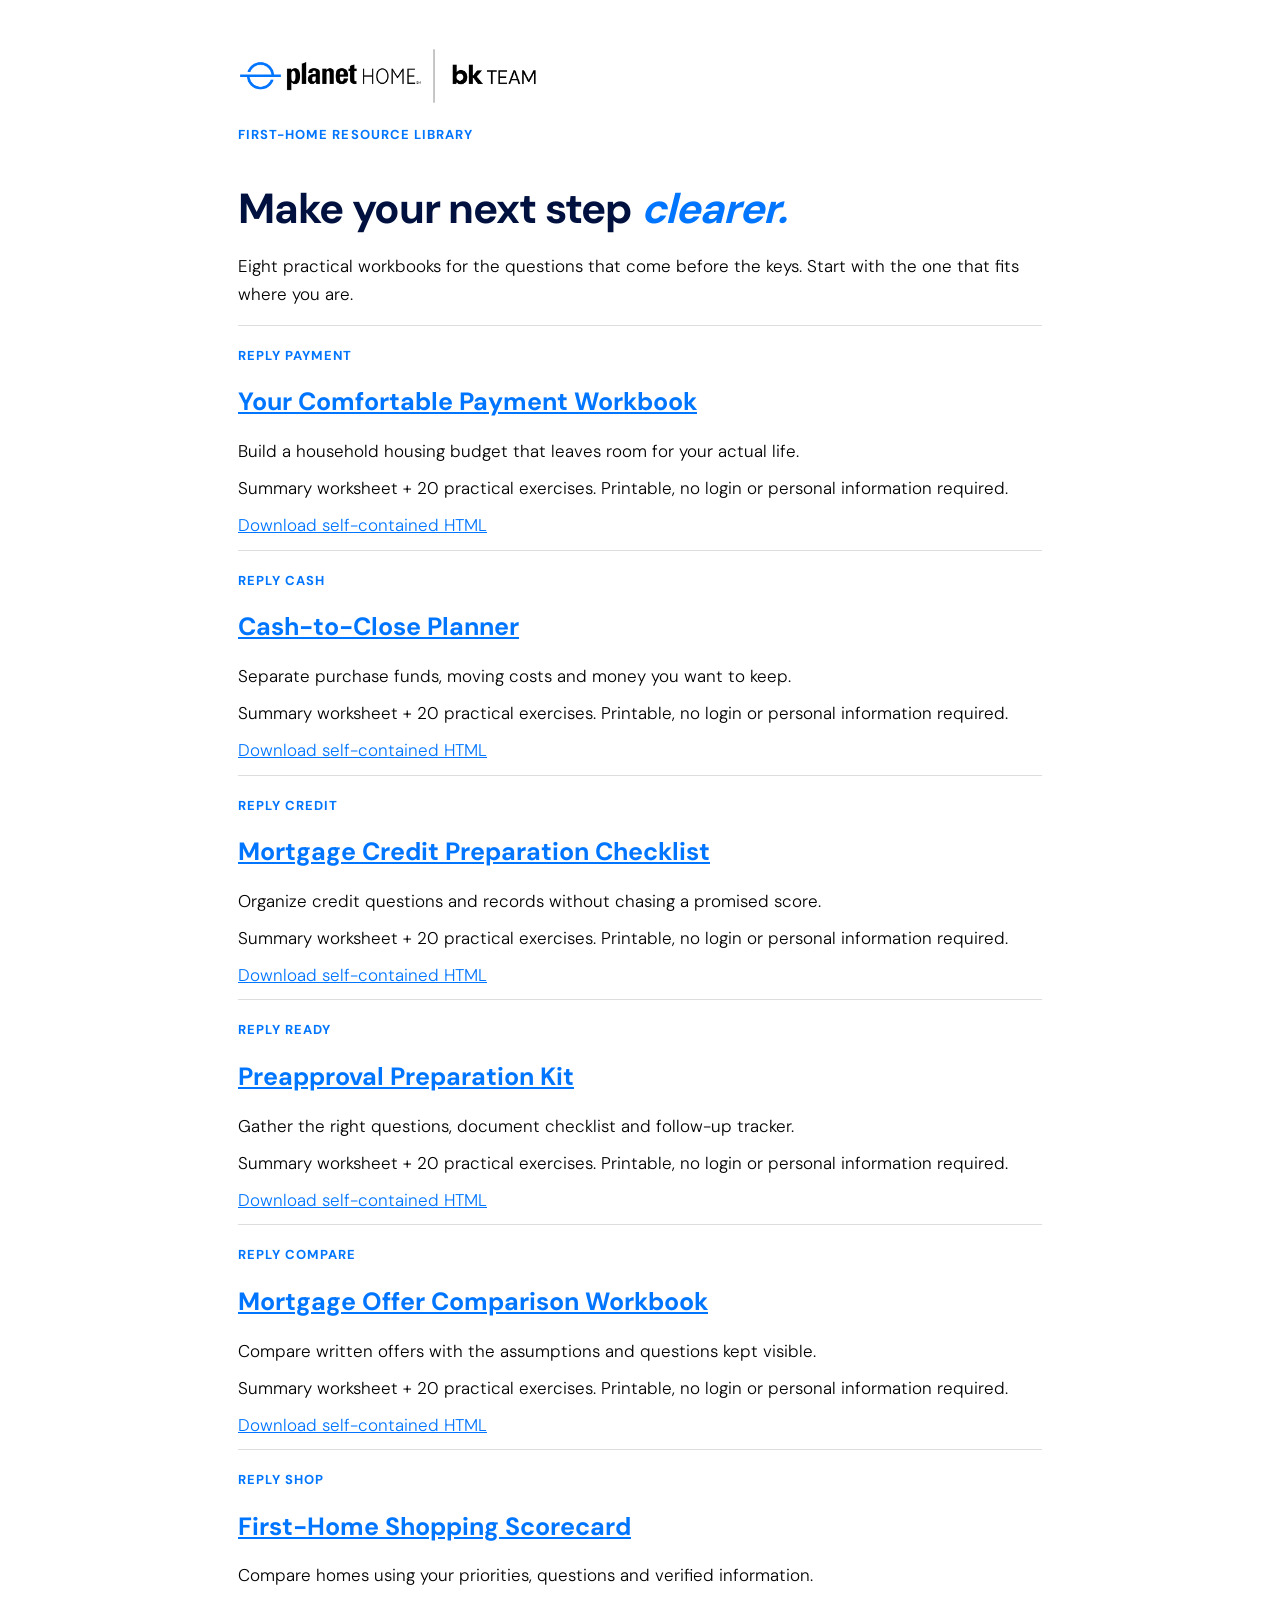
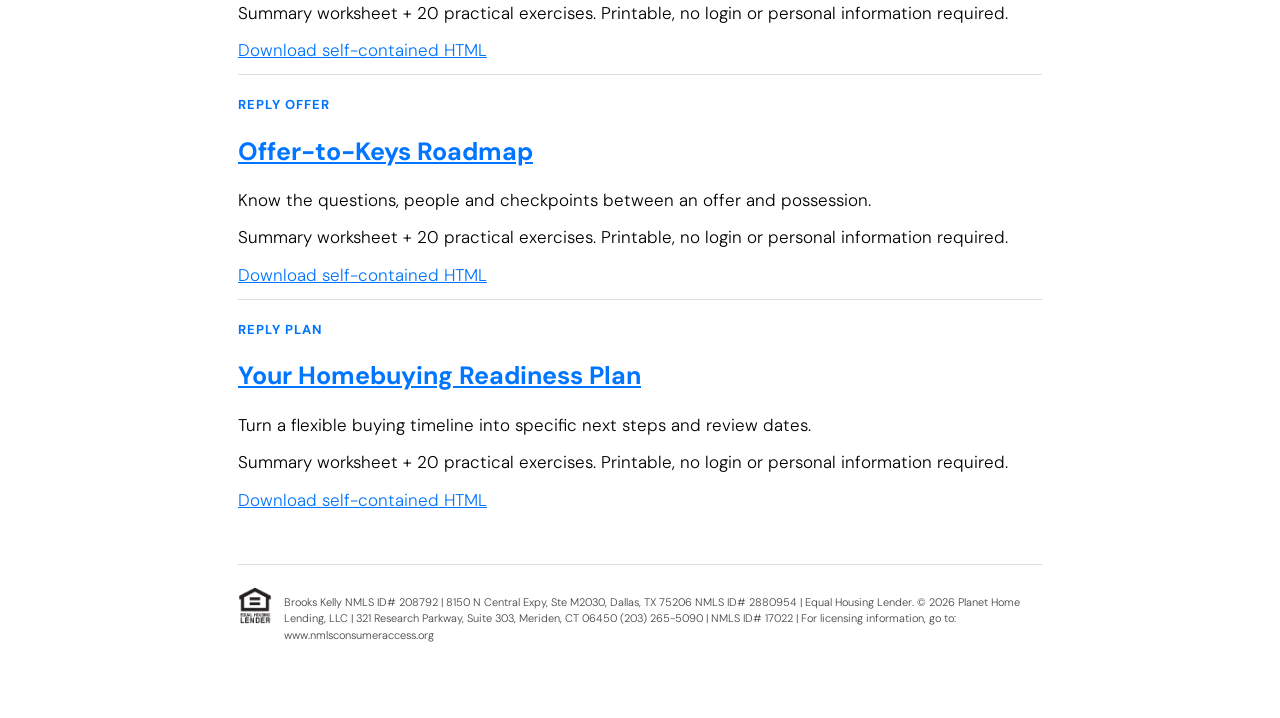
==== fthb/index.html @ 9b0b4018 "Publish Brooks first-home resource library" ====
<!doctype html><html lang="en"><head><meta charset="utf-8"><meta name="viewport" content="width=device-width, initial-scale=1"><title>First-Home Resource Library | Brooks Kelly</title><style>@font-face{font-family:"DM Sans";font-style:normal;font-weight:300;src:url([data-uri]) format("truetype");font-display:swap;}@font-face{font-family:"DM Sans";font-style:normal;font-weight:400;src:url([data-uri]) format("truetype");font-display:swap;}@font-face{font-family:"DM Sans";font-style:normal;font-weight:600;src:url([data-uri]) format("truetype");font-display:swap;}@font-face{font-family:"DM Sans";font-style:normal;font-weight:700;src:url([data-uri]) format("truetype");font-display:swap;}*{box-sizing:border-box}body{margin:0;background:#fff;color:#000;font:300 17px/1.6 "DM Sans",Arial,sans-serif}main{max-width:900px;margin:auto;padding:48px 48px 64px}header img{width:300px;max-width:75%;height:auto}h1{font-size:42px;line-height:1.08;color:#00113f;letter-spacing:-.025em;margin:40px 0 22px;font-weight:700}h1 span{color:#0075ff;font-style:italic}h2{font-size:25px;line-height:1.2;color:#00113f}h3{font-size:19px;line-height:1.3;color:#00113f}a{color:#0075ff;text-decoration:underline}.eyebrow{color:#0075ff;font-size:13px;letter-spacing:.08em;font-weight:700;text-transform:uppercase}.band{background:#00113f;color:#fff;padding:18px 24px;margin:32px -24px}.band strong{color:#72b4ff}section{margin-top:36px}.drill{break-inside:avoid;border-top:1px solid #ddd;padding:20px 0 10px}.drill p{margin:10px 0}.write{height:72px;background:repeating-linear-gradient(to bottom,transparent 0,transparent 27px,#ddd 28px,transparent 29px)}table{width:100%;border-collapse:collapse;margin:20px 0}th,td{text-align:left;padding:12px 10px;border-bottom:1px solid #ccc;vertical-align:top}th{background:#0075ff;color:#fff;font-weight:600}td{height:56px}footer{font-size:11px;color:#444;line-height:1.5;margin-top:40px;padding-top:18px;border-top:1px solid #ddd}footer img{width:34px;float:left;margin:4px 12px 8px 0}.toolbar{padding:12px 24px;background:#00113f;color:white;font-size:14px}.toolbar a{color:white;margin-right:24px}button{font:inherit;background:#0075ff;border:0;color:#fff;padding:8px 14px;cursor:pointer}.source{font-size:13px;color:#444}.checklist{padding-left:22px}.checklist li{margin-bottom:10px}@page{size:letter;margin:.6in}@media(max-width:600px){main{padding:28px 22px}h1{font-size:32px}td,th{padding:8px;font-size:14px}.band{margin-left:0;margin-right:0}}@media print{body{font-size:10.5pt;line-height:1.45}main{max-width:none;padding:0}header img{width:220px}h1{font-size:30pt;margin-top:24px}h2{font-size:18pt}h3{font-size:13pt}.toolbar{display:none}.band{margin:20px 0;padding:12px}section{margin-top:24px}.drill{padding:14px 0 8px}.write{height:58px}footer{font-size:8pt}.source{font-size:9pt}a{color:#00113f}.page-start{break-before:page}table{font-size:10pt}th{color:#00113f;background:white}footer{break-inside:avoid}}</style></head><body><main><header><img src="[data-uri]" alt="Planet Home and bk Team"><p class="eyebrow">First-home resource library</p><h1>Make your next step <span>clearer.</span></h1><p>Eight practical workbooks for the questions that come before the keys. Start with the one that fits where you are.</p></header><article class="drill"><div class="eyebrow">Reply PAYMENT</div><h2><a href="payment.html">Your Comfortable Payment Workbook</a></h2><p>Build a household housing budget that leaves room for your actual life.</p><p>Summary worksheet + 20 practical exercises. Printable, no login or personal information required.</p><a href="payment.html" download="BK-FTHB-Payment.html">Download self-contained HTML</a></article><article class="drill"><div class="eyebrow">Reply CASH</div><h2><a href="cash.html">Cash-to-Close Planner</a></h2><p>Separate purchase funds, moving costs and money you want to keep.</p><p>Summary worksheet + 20 practical exercises. Printable, no login or personal information required.</p><a href="cash.html" download="BK-FTHB-Cash.html">Download self-contained HTML</a></article><article class="drill"><div class="eyebrow">Reply CREDIT</div><h2><a href="credit.html">Mortgage Credit Preparation Checklist</a></h2><p>Organize credit questions and records without chasing a promised score.</p><p>Summary worksheet + 20 practical exercises. Printable, no login or personal information required.</p><a href="credit.html" download="BK-FTHB-Credit.html">Download self-contained HTML</a></article><article class="drill"><div class="eyebrow">Reply READY</div><h2><a href="ready.html">Preapproval Preparation Kit</a></h2><p>Gather the right questions, document checklist and follow-up tracker.</p><p>Summary worksheet + 20 practical exercises. Printable, no login or personal information required.</p><a href="ready.html" download="BK-FTHB-Ready.html">Download self-contained HTML</a></article><article class="drill"><div class="eyebrow">Reply COMPARE</div><h2><a href="compare.html">Mortgage Offer Comparison Workbook</a></h2><p>Compare written offers with the assumptions and questions kept visible.</p><p>Summary worksheet + 20 practical exercises. Printable, no login or personal information required.</p><a href="compare.html" download="BK-FTHB-Compare.html">Download self-contained HTML</a></article><article class="drill"><div class="eyebrow">Reply SHOP</div><h2><a href="shop.html">First-Home Shopping Scorecard</a></h2><p>Compare homes using your priorities, questions and verified information.</p><p>Summary worksheet + 20 practical exercises. Printable, no login or personal information required.</p><a href="shop.html" download="BK-FTHB-Shop.html">Download self-contained HTML</a></article><article class="drill"><div class="eyebrow">Reply OFFER</div><h2><a href="offer.html">Offer-to-Keys Roadmap</a></h2><p>Know the questions, people and checkpoints between an offer and possession.</p><p>Summary worksheet + 20 practical exercises. Printable, no login or personal information required.</p><a href="offer.html" download="BK-FTHB-Offer.html">Download self-contained HTML</a></article><article class="drill"><div class="eyebrow">Reply PLAN</div><h2><a href="plan.html">Your Homebuying Readiness Plan</a></h2><p>Turn a flexible buying timeline into specific next steps and review dates.</p><p>Summary worksheet + 20 practical exercises. Printable, no login or personal information required.</p><a href="plan.html" download="BK-FTHB-Plan.html">Download self-contained HTML</a></article><footer><img src="[data-uri]" alt="Equal Housing Lender"><p>Brooks Kelly NMLS ID# 208792 | 8150 N Central Expy, Ste M2030, Dallas, TX 75206 NMLS ID# 2880954 | Equal Housing Lender. © 2026 Planet Home Lending, LLC | 321 Research Parkway, Suite 303, Meriden, CT 06450 (203) 265-5090 | NMLS ID# 17022 | For licensing information, go to: www.nmlsconsumeraccess.org</p></footer></main></body></html>
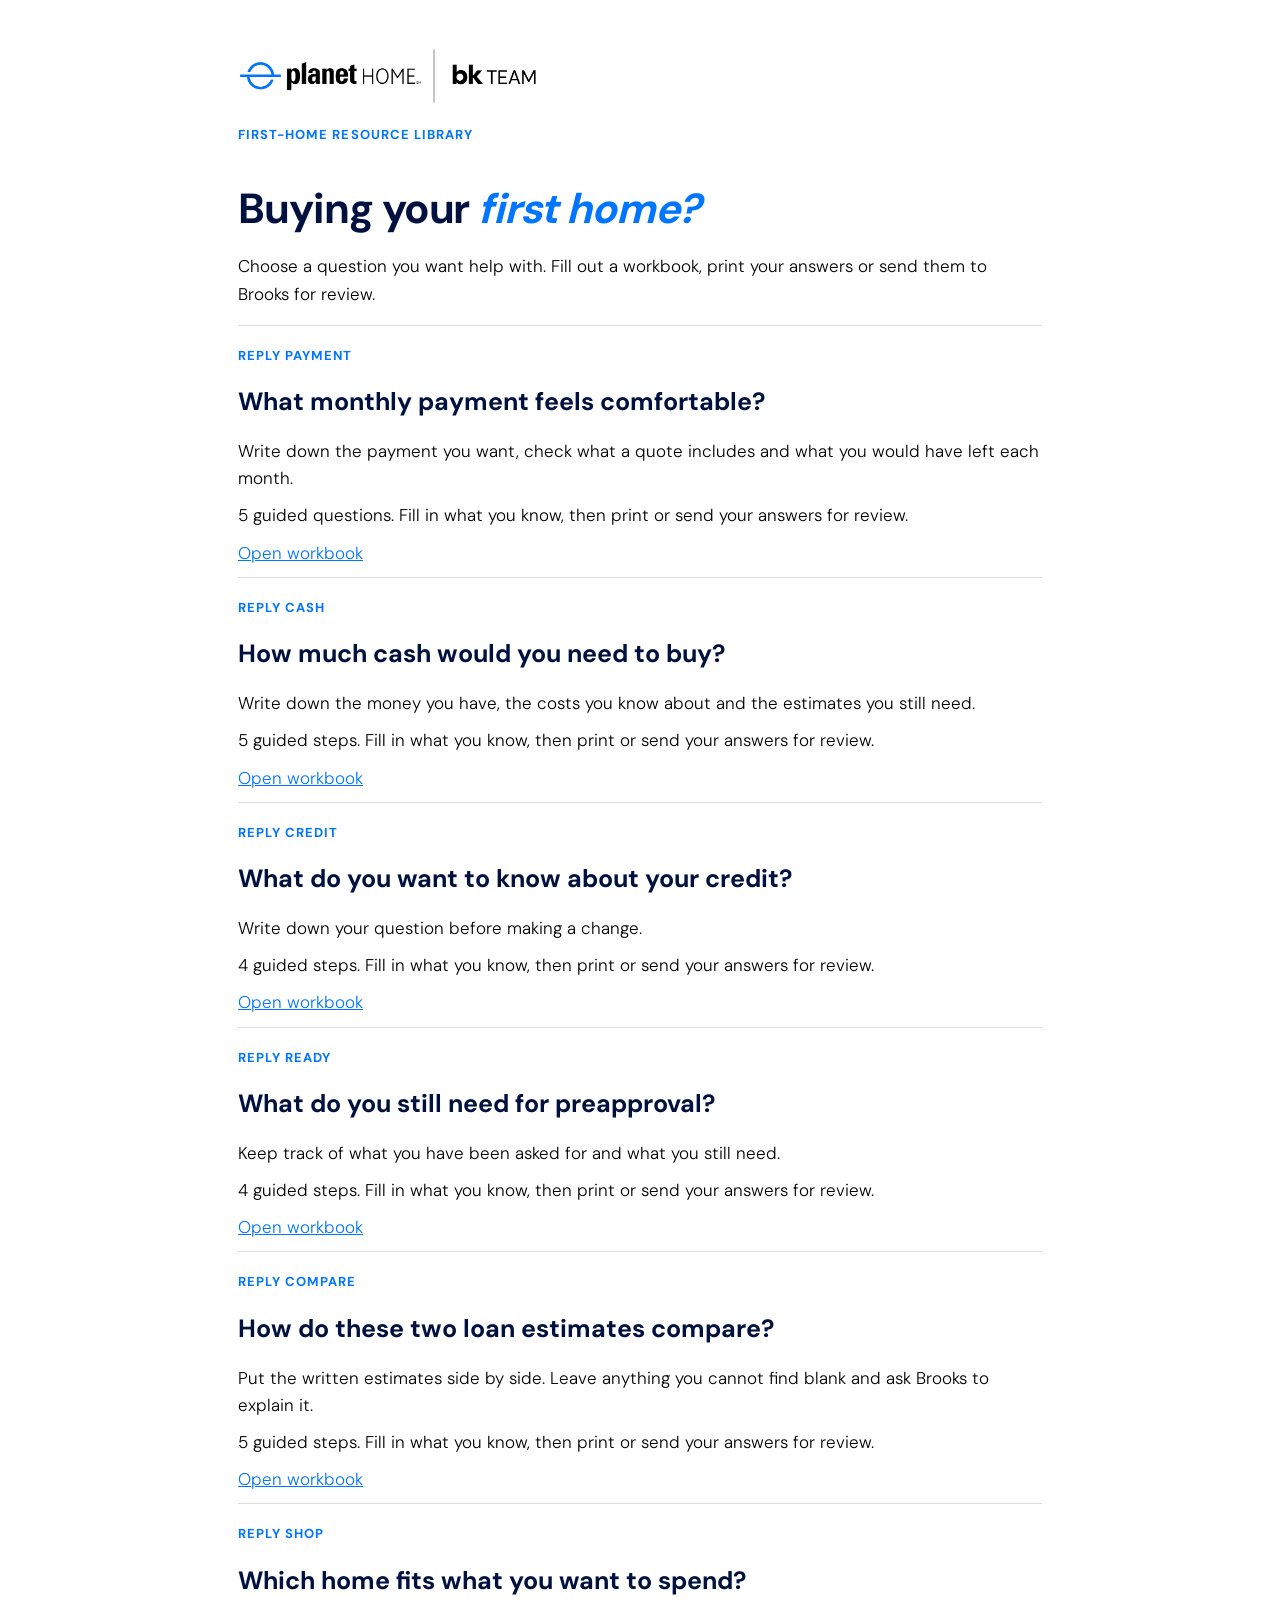
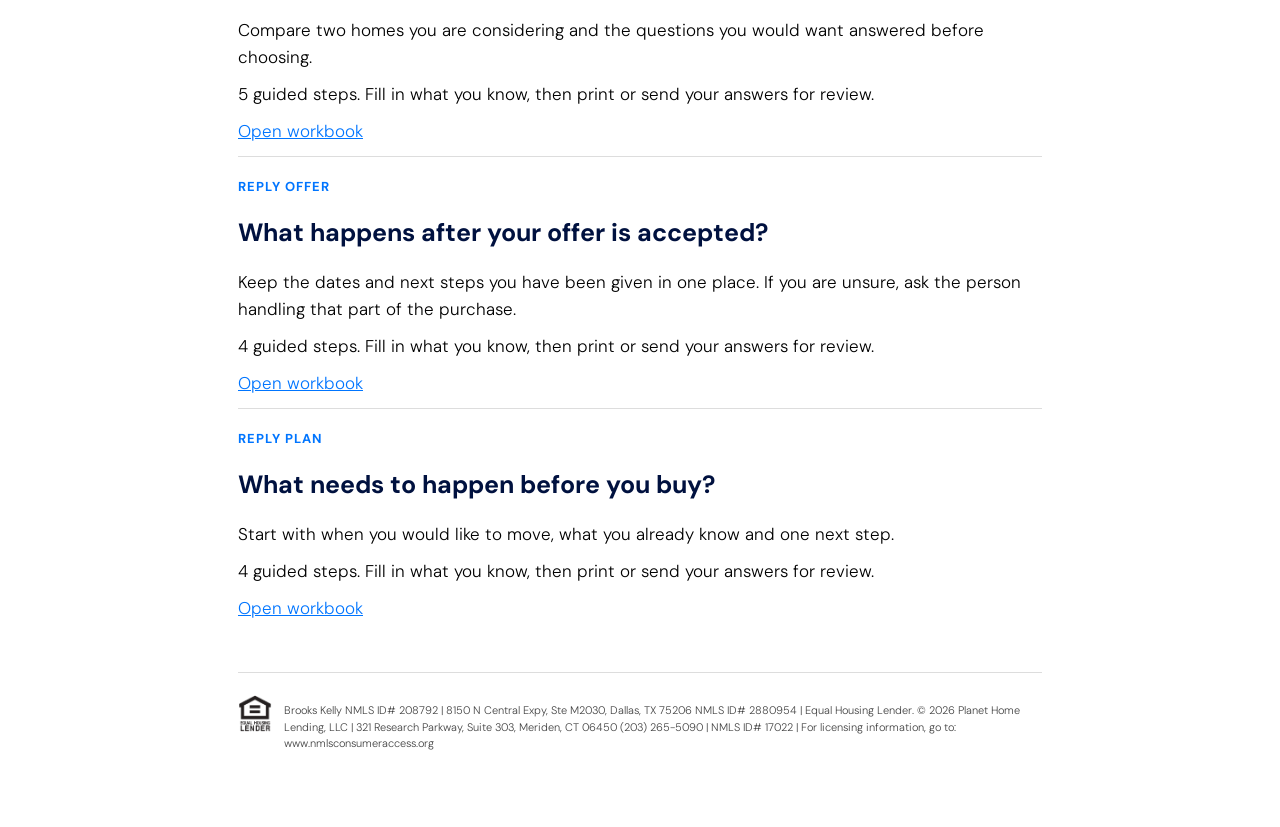
==== commit 04490a19: "Align resource library with guided workbook capabilities" ====
--- a/fthb/index.html
+++ b/fthb/index.html
@@ -1 +1 @@
-<!doctype html><html lang="en"><head><meta charset="utf-8"><meta name="viewport" content="width=device-width, initial-scale=1"><title>First-Home Resource Library | Brooks Kelly</title><style>@font-face{font-family:"DM Sans";font-style:normal;font-weight:300;src:url([data-uri]) format("truetype");font-display:swap;}@font-face{font-family:"DM Sans";font-style:normal;font-weight:400;src:url([data-uri]) format("truetype");font-display:swap;}@font-face{font-family:"DM Sans";font-style:normal;font-weight:600;src:url([data-uri]) format("truetype");font-display:swap;}@font-face{font-family:"DM Sans";font-style:normal;font-weight:700;src:url([data-uri]) format("truetype");font-display:swap;}*{box-sizing:border-box}body{margin:0;background:#fff;color:#000;font:300 17px/1.6 "DM Sans",Arial,sans-serif}main{max-width:900px;margin:auto;padding:48px 48px 64px}header img{width:300px;max-width:75%;height:auto}h1{font-size:42px;line-height:1.08;color:#00113f;letter-spacing:-.025em;margin:40px 0 22px;font-weight:700}h1 span{color:#0075ff;font-style:italic}h2{font-size:25px;line-height:1.2;color:#00113f}h3{font-size:19px;line-height:1.3;color:#00113f}a{color:#0075ff;text-decoration:underline}.eyebrow{color:#0075ff;font-size:13px;letter-spacing:.08em;font-weight:700;text-transform:uppercase}.band{background:#00113f;color:#fff;padding:18px 24px;margin:32px -24px}.band strong{color:#72b4ff}section{margin-top:36px}.drill{break-inside:avoid;border-top:1px solid #ddd;padding:20px 0 10px}.drill p{margin:10px 0}.write{height:72px;background:repeating-linear-gradient(to bottom,transparent 0,transparent 27px,#ddd 28px,transparent 29px)}table{width:100%;border-collapse:collapse;margin:20px 0}th,td{text-align:left;padding:12px 10px;border-bottom:1px solid #ccc;vertical-align:top}th{background:#0075ff;color:#fff;font-weight:600}td{height:56px}footer{font-size:11px;color:#444;line-height:1.5;margin-top:40px;padding-top:18px;border-top:1px solid #ddd}footer img{width:34px;float:left;margin:4px 12px 8px 0}.toolbar{padding:12px 24px;background:#00113f;color:white;font-size:14px}.toolbar a{color:white;margin-right:24px}button{font:inherit;background:#0075ff;border:0;color:#fff;padding:8px 14px;cursor:pointer}.source{font-size:13px;color:#444}.checklist{padding-left:22px}.checklist li{margin-bottom:10px}@page{size:letter;margin:.6in}@media(max-width:600px){main{padding:28px 22px}h1{font-size:32px}td,th{padding:8px;font-size:14px}.band{margin-left:0;margin-right:0}}@media print{body{font-size:10.5pt;line-height:1.45}main{max-width:none;padding:0}header img{width:220px}h1{font-size:30pt;margin-top:24px}h2{font-size:18pt}h3{font-size:13pt}.toolbar{display:none}.band{margin:20px 0;padding:12px}section{margin-top:24px}.drill{padding:14px 0 8px}.write{height:58px}footer{font-size:8pt}.source{font-size:9pt}a{color:#00113f}.page-start{break-before:page}table{font-size:10pt}th{color:#00113f;background:white}footer{break-inside:avoid}}</style></head><body><main><header><img src="[data-uri]" alt="Planet Home and bk Team"><p class="eyebrow">First-home resource library</p><h1>Make your next step <span>clearer.</span></h1><p>Eight practical workbooks for the questions that come before the keys. Start with the one that fits where you are.</p></header><article class="drill"><div class="eyebrow">Reply PAYMENT</div><h2><a href="payment.html">Your Comfortable Payment Workbook</a></h2><p>Build a household housing budget that leaves room for your actual life.</p><p>Summary worksheet + 20 practical exercises. Printable, no login or personal information required.</p><a href="payment.html" download="BK-FTHB-Payment.html">Download self-contained HTML</a></article><article class="drill"><div class="eyebrow">Reply CASH</div><h2><a href="cash.html">Cash-to-Close Planner</a></h2><p>Separate purchase funds, moving costs and money you want to keep.</p><p>Summary worksheet + 20 practical exercises. Printable, no login or personal information required.</p><a href="cash.html" download="BK-FTHB-Cash.html">Download self-contained HTML</a></article><article class="drill"><div class="eyebrow">Reply CREDIT</div><h2><a href="credit.html">Mortgage Credit Preparation Checklist</a></h2><p>Organize credit questions and records without chasing a promised score.</p><p>Summary worksheet + 20 practical exercises. Printable, no login or personal information required.</p><a href="credit.html" download="BK-FTHB-Credit.html">Download self-contained HTML</a></article><article class="drill"><div class="eyebrow">Reply READY</div><h2><a href="ready.html">Preapproval Preparation Kit</a></h2><p>Gather the right questions, document checklist and follow-up tracker.</p><p>Summary worksheet + 20 practical exercises. Printable, no login or personal information required.</p><a href="ready.html" download="BK-FTHB-Ready.html">Download self-contained HTML</a></article><article class="drill"><div class="eyebrow">Reply COMPARE</div><h2><a href="compare.html">Mortgage Offer Comparison Workbook</a></h2><p>Compare written offers with the assumptions and questions kept visible.</p><p>Summary worksheet + 20 practical exercises. Printable, no login or personal information required.</p><a href="compare.html" download="BK-FTHB-Compare.html">Download self-contained HTML</a></article><article class="drill"><div class="eyebrow">Reply SHOP</div><h2><a href="shop.html">First-Home Shopping Scorecard</a></h2><p>Compare homes using your priorities, questions and verified information.</p><p>Summary worksheet + 20 practical exercises. Printable, no login or personal information required.</p><a href="shop.html" download="BK-FTHB-Shop.html">Download self-contained HTML</a></article><article class="drill"><div class="eyebrow">Reply OFFER</div><h2><a href="offer.html">Offer-to-Keys Roadmap</a></h2><p>Know the questions, people and checkpoints between an offer and possession.</p><p>Summary worksheet + 20 practical exercises. Printable, no login or personal information required.</p><a href="offer.html" download="BK-FTHB-Offer.html">Download self-contained HTML</a></article><article class="drill"><div class="eyebrow">Reply PLAN</div><h2><a href="plan.html">Your Homebuying Readiness Plan</a></h2><p>Turn a flexible buying timeline into specific next steps and review dates.</p><p>Summary worksheet + 20 practical exercises. Printable, no login or personal information required.</p><a href="plan.html" download="BK-FTHB-Plan.html">Download self-contained HTML</a></article><footer><img src="[data-uri]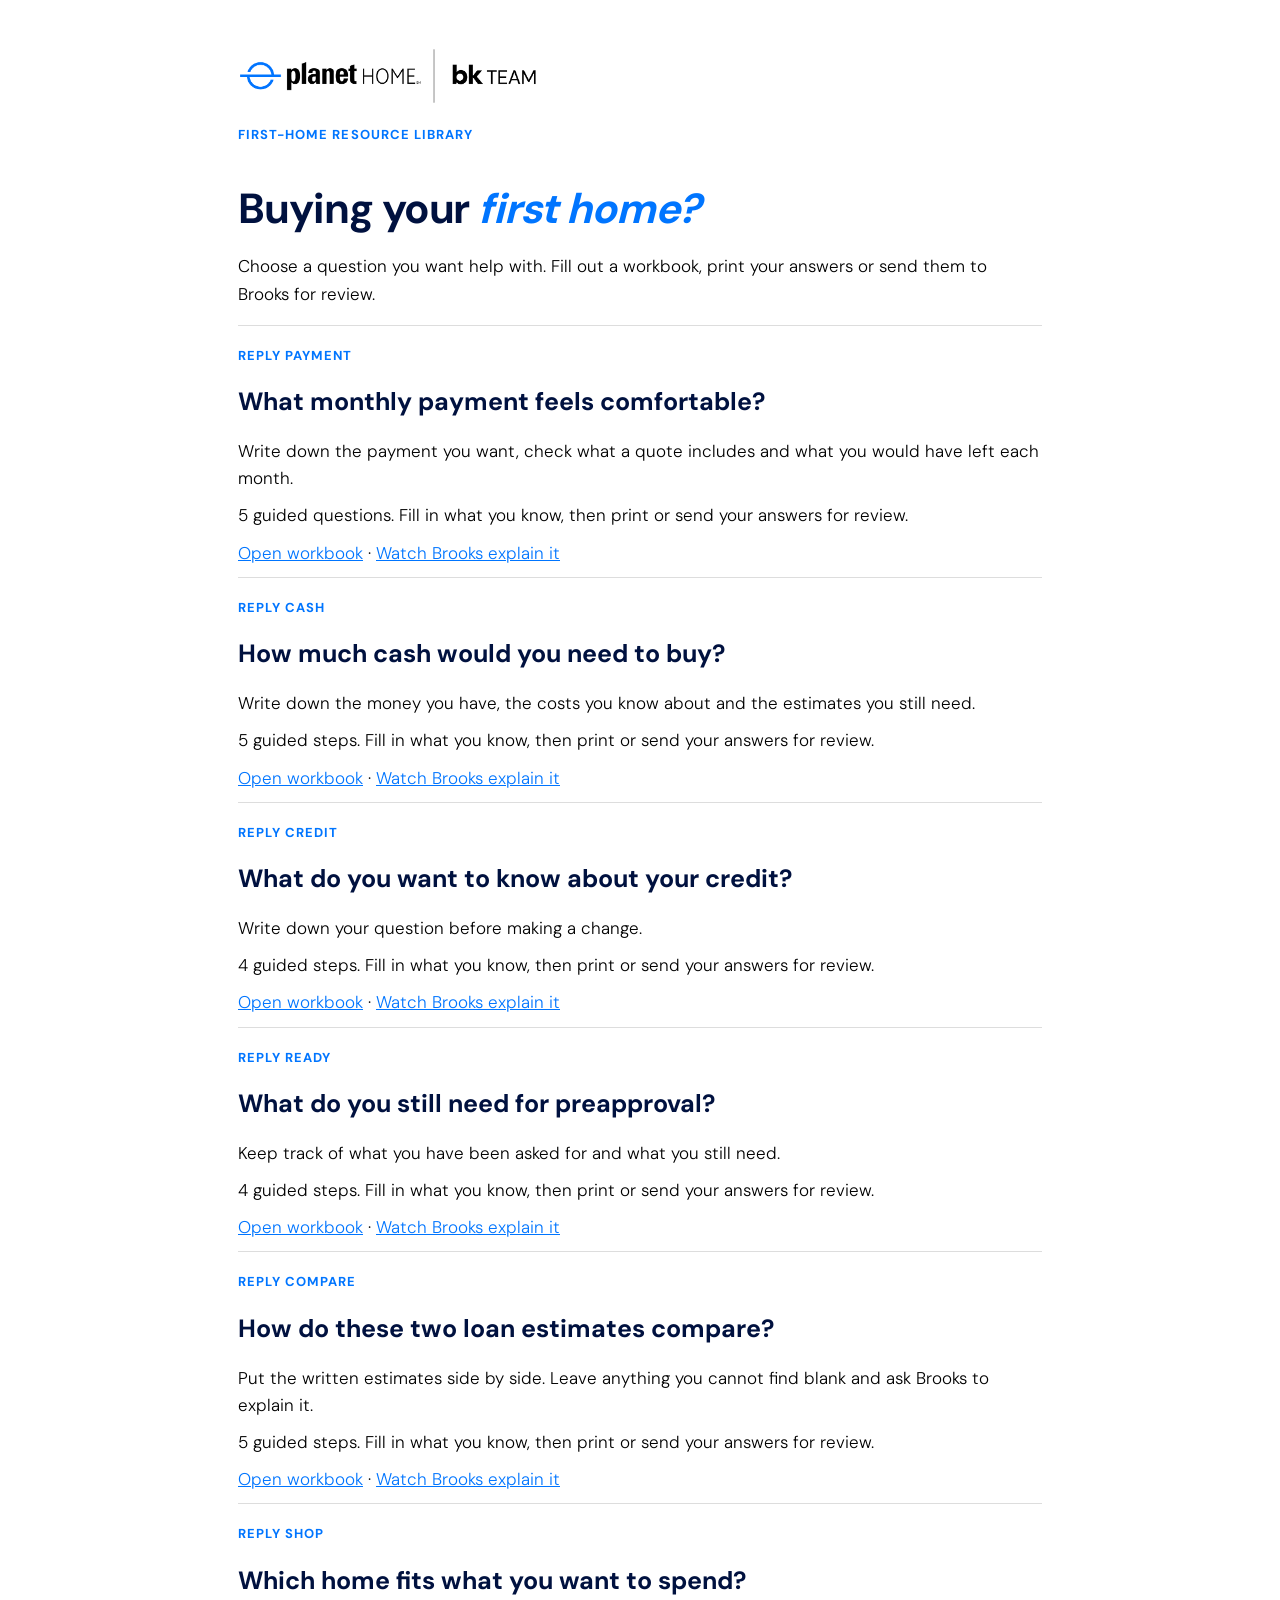
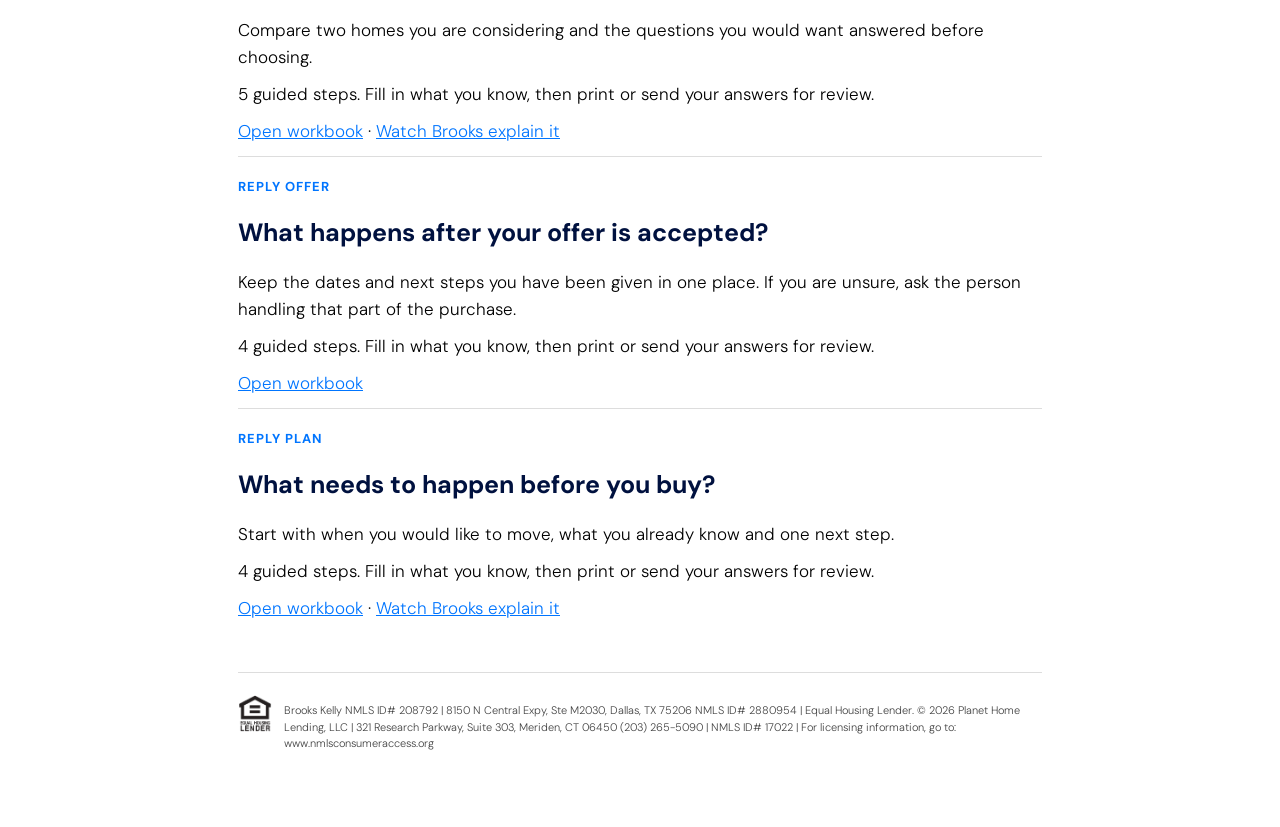
==== commit 532be768: "Embed Brooks explainer videos in seven workbooks" ====
--- a/fthb/index.html
+++ b/fthb/index.html
@@ -1 +1 @@
-<!doctype html><html lang="en"><head><meta charset="utf-8"><meta name="viewport" content="width=device-width, initial-scale=1"><title>First-Home Resource Library | Brooks Kelly</title><style>@font-face{font-family:"DM Sans";font-style:normal;font-weight:300;src:url([data-uri]) format("truetype");font-display:swap;}@font-face{font-family:"DM Sans";font-style:normal;font-weight:400;src:url([data-uri]) format("truetype");font-display:swap;}@font-face{font-family:"DM Sans";font-style:normal;font-weight:600;src:url([data-uri]) format("truetype");font-display:swap;}@font-face{font-family:"DM Sans";font-style:normal;font-weight:700;src:url([data-uri]) format("truetype");font-display:swap;}*{box-sizing:border-box}body{margin:0;background:#fff;color:#000;font:300 17px/1.6 "DM Sans",Arial,sans-serif}main{max-width:900px;margin:auto;padding:48px 48px 64px}header img{width:300px;max-width:75%;height:auto}h1{font-size:42px;line-height:1.08;color:#00113f;letter-spacing:-.025em;margin:40px 0 22px;font-weight:700}h1 span{color:#0075ff;font-style:italic}h2{font-size:25px;line-height:1.2;color:#00113f}h3{font-size:19px;line-height:1.3;color:#00113f}a{color:#0075ff;text-decoration:underline}.eyebrow{color:#0075ff;font-size:13px;letter-spacing:.08em;font-weight:700;text-transform:uppercase}.band{background:#00113f;color:#fff;padding:18px 24px;margin:32px -24px}.band strong{color:#72b4ff}section{margin-top:36px}.drill{break-inside:avoid;border-top:1px solid #ddd;padding:20px 0 10px}.drill p{margin:10px 0}.write{height:72px;background:repeating-linear-gradient(to bottom,transparent 0,transparent 27px,#ddd 28px,transparent 29px)}table{width:100%;border-collapse:collapse;margin:20px 0}th,td{text-align:left;padding:12px 10px;border-bottom:1px solid #ccc;vertical-align:top}th{background:#0075ff;color:#fff;font-weight:600}td{height:56px}footer{font-size:11px;color:#444;line-height:1.5;margin-top:40px;padding-top:18px;border-top:1px solid #ddd}footer img{width:34px;float:left;margin:4px 12px 8px 0}.toolbar{padding:12px 24px;background:#00113f;color:white;font-size:14px}.toolbar a{color:white;margin-right:24px}button{font:inherit;background:#0075ff;border:0;color:#fff;padding:8px 14px;cursor:pointer}.source{font-size:13px;color:#444}.checklist{padding-left:22px}.checklist li{margin-bottom:10px}@page{size:letter;margin:.6in}@media(max-width:600px){main{padding:28px 22px}h1{font-size:32px}td,th{padding:8px;font-size:14px}.band{margin-left:0;margin-right:0}}@media print{body{font-size:10.5pt;line-height:1.45}main{max-width:none;padding:0}header img{width:220px}h1{font-size:30pt;margin-top:24px}h2{font-size:18pt}h3{font-size:13pt}.toolbar{display:none}.band{margin:20px 0;padding:12px}section{margin-top:24px}.drill{padding:14px 0 8px}.write{height:58px}footer{font-size:8pt}.source{font-size:9pt}a{color:#00113f}.page-start{break-before:page}table{font-size:10pt}th{color:#00113f;background:white}footer{break-inside:avoid}}</style></head><body><main><header><img src="[data-uri]" alt="Planet Home and bk Team"><p class="eyebrow">First-home resource library</p><h1>Buying your <span>first home?</span></h1><p>Choose a question you want help with. Fill out a workbook, print your answers or send them to Brooks for review.</p></header><article class="drill"><div class="eyebrow">Reply PAYMENT</div><h2>What monthly payment feels comfortable?</h2><p>Write down the payment you want, check what a quote includes and what you would have left each month.</p><p>5 guided questions. Fill in what you know, then print or send your answers for review.</p><a href="payment.html">Open workbook</a></article><article class="drill"><div class="eyebrow">Reply CASH</div><h2>How much cash would you need to buy?</h2><p>Write down the money you have, the costs you know about and the estimates you still need.</p><p>5 guided steps. Fill in what you know, then print or send your answers for review.</p><a href="cash.html">Open workbook</a></article><article class="drill"><div class="eyebrow">Reply CREDIT</div><h2>What do you want to know about your credit?</h2><p>Write down your question before making a change.</p><p>4 guided steps. Fill in what you know, then print or send your answers for review.</p><a href="credit.html">Open workbook</a></article><article class="drill"><div class="eyebrow">Reply READY</div><h2>What do you still need for preapproval?</h2><p>Keep track of what you have been asked for and what you still need.</p><p>4 guided steps. Fill in what you know, then print or send your answers for review.</p><a href="ready.html">Open workbook</a></article><article class="drill"><div class="eyebrow">Reply COMPARE</div><h2>How do these two loan estimates compare?</h2><p>Put the written estimates side by side. Leave anything you cannot find blank and ask Brooks to explain it.</p><p>5 guided steps. Fill in what you know, then print or send your answers for review.</p><a href="compare.html">Open workbook</a></article><article class="drill"><div class="eyebrow">Reply SHOP</div><h2>Which home fits what you want to spend?</h2><p>Compare two homes you are considering and the questions you would want answered before choosing.</p><p>5 guided steps. Fill in what you know, then print or send your answers for review.</p><a href="shop.html">Open workbook</a></article><article class="drill"><div class="eyebrow">Reply OFFER</div><h2>What happens after your offer is accepted?</h2><p>Keep the dates and next steps you have been given in one place. If you are unsure, ask the person handling that part of the purchase.</p><p>4 guided steps. Fill in what you know, then print or send your answers for review.</p><a href="offer.html">Open workbook</a></article><article class="drill"><div class="eyebrow">Reply PLAN</div><h2>What needs to happen before you buy?</h2><p>Start with when you would like to move, what you already know and one next step.</p><p>4 guided steps. Fill in what you know, then print or send your answers for review.</p><a href="plan.html">Open workbook</a></article><footer><img src="[data-uri]